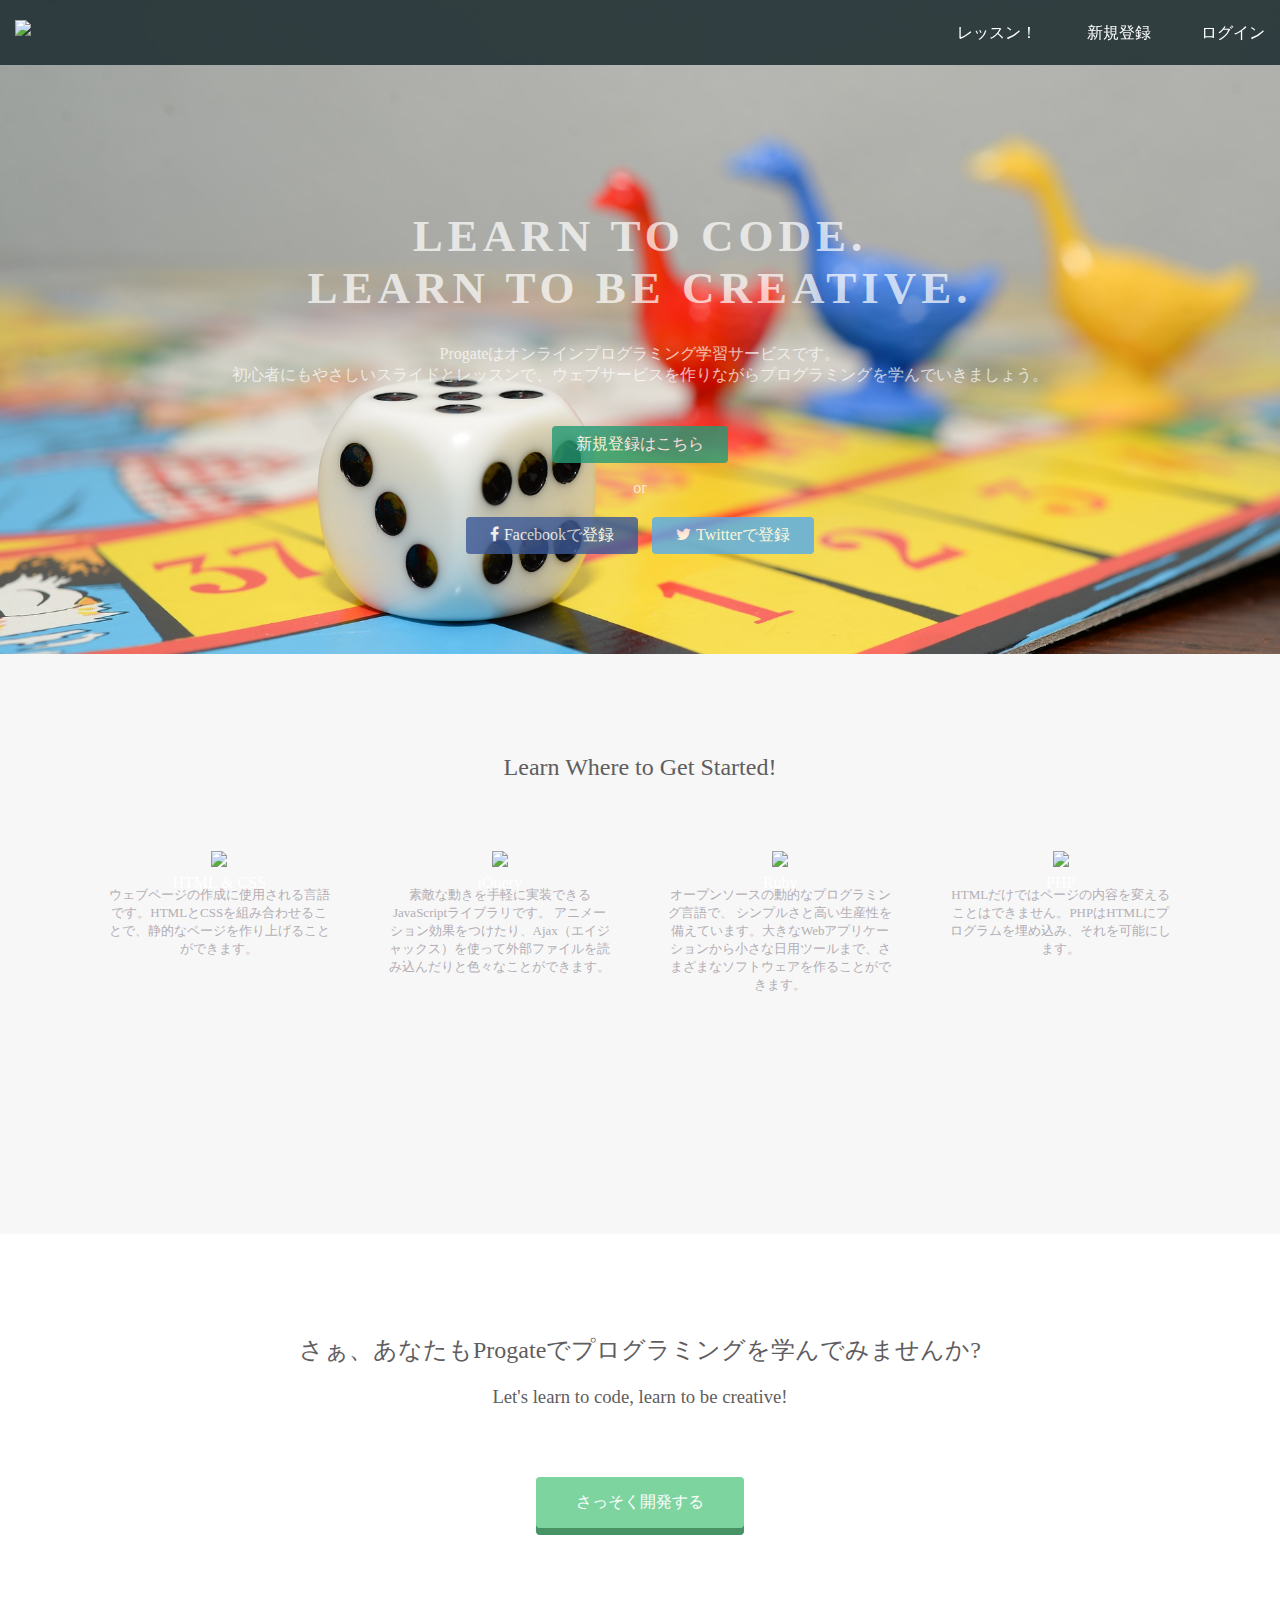
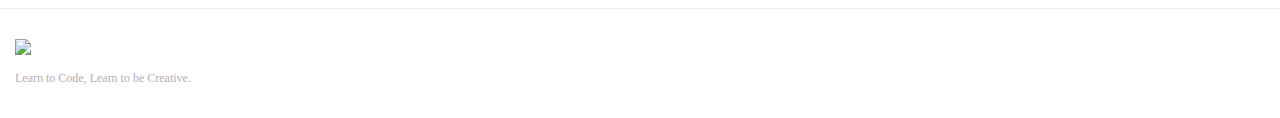
==== index.html @ c997c6f7 "change index.html" ====
<!DOCTYPE html>
<html>
<head>
  <meta charset="utf-8">
  <meta name="viewport" content="width=device-width, initial-scale=1.0">
  <title>Progate</title>
  <link href="https://maxcdn.bootstrapcdn.com/font-awesome/4.7.0/css/font-awesome.min.css" rel="stylesheet" integrity="sha384-wvfXpqpZZVQGK6TAh5PVlGOfQNHSoD2xbE+QkPxCAFlNEevoEH3Sl0sibVcOQVnN" crossorigin="anonymous">
  <link rel="stylesheet" type="text/css" href="stylesheet.css">
</head>
<body>
  <header>
    <div class="container">
      <div class="header-left">
        <img class="logo" src="https://prog-8.com/images/html/advanced/main_logo.png">
      </div>
      <span class="fa fa-bars menu-icon"></span>
      <div class="header-right">
        <a href="hello.html">レッスン！</a>
        <a href="#">新規登録</a>
        <a href="#" class="login">ログイン</a>
      </div>
    </div>
  </header>
  <div class="top-wrapper">
    <div class="container">
      <h1>LEARN TO CODE.<br>LEARN TO BE CREATIVE.</h1>
      <p>Progateはオンラインプログラミング学習サービスです。<br>初心者にもやさしいスライドとレッスンで、ウェブサービスを作りながらプログラミングを学んでいきましょう。</p>
      <div class="btn-wrapper">
        <a href="#" class="btn signup">新規登録はこちら</a>
        <p>or</p>
        <a href="#" class="btn facebook"><span class="fa fa-facebook"></span>Facebookで登録</a>
        <a href="#" class="btn twitter"><span class="fa fa-twitter"></span>Twitterで登録</a>
      </div>
    </div>
  </div>
  <div class="lesson-wrapper">
    <div class="container">
      <div class="heading">
        <h2>Learn Where to Get Started!</h2>
      </div>
      <div class="lessons">
        <div class="lesson">
          <div class="lesson-icon">
            <img src="https://prog-8.com/images/html/advanced/html.png">
            <p>HTML & CSS</p>
          </div>
          <p class="text-contents">ウェブページの作成に使用される言語です。HTMLとCSSを組み合わせることで、静的なページを作り上げることができます。</p>
        </div>
        <div class="lesson">
          <div class="lesson-icon">
            <img src="https://prog-8.com/images/html/advanced/jQuery.png">
            <p>jQuery</p>
          </div>
          <p class="text-contents">素敵な動きを手軽に実装できるJavaScriptライブラリです。 アニメーション効果をつけたり、Ajax（エイジャックス）を使って外部ファイルを読み込んだりと色々なことができます。</p>
        </div>
        <div class="lesson">
          <div class="lesson-icon">
            <img src="https://prog-8.com/images/html/advanced/ruby.png">
            <p>Ruby</p>
          </div>
          <p class="text-contents">オープンソースの動的なプログラミング言語で、 シンプルさと高い生産性を備えています。大きなWebアプリケーションから小さな日用ツールまで、さまざまなソフトウェアを作ることができます。</p>
        </div>
        <div class="lesson">
          <div class="lesson-icon">
            <img src="https://prog-8.com/images/html/advanced/php.png">
            <p>PHP</p>
          </div>
          <p class="text-contents">HTMLだけではページの内容を変えることはできません。PHPはHTMLにプログラムを埋め込み、それを可能にします。</p>
        </div>
      </div>
      <div class="clear"></div>
    </div>
  </div>
  <div class="message-wrapper">
    <div class="container">
      <div class="heading">
        <h2>さぁ、あなたもProgateでプログラミングを学んでみませんか?</h2>
        <h3>Let's learn to code, learn to be creative!</h3>
      </div>
      <span class="btn message">さっそく開発する</span>
    </div>
  </div>
  <footer>
    <div class="container">
      <img src="https://prog-8.com/images/html/advanced/footer_logo.png">
      <p>Learn to Code, Learn to be Creative.</p>
    </div>
  </footer>
</body>
</html>
---- stylesheet.css ----
* {
  box-sizing: border-box;
}

body {
  margin: 0;
  font-family: "Hiragino Kaku Gothic ProN";
}

a {
  text-decoration: none;
}

.container {
  width: 100%;
  padding: 0 15px;
  margin: 0 auto;
}

.top-wrapper {
  padding: 180px 0 100px 0;
  background-image: url(top_board.jpg);
  background-size: cover;
  color: white;
  text-align: center;
}

.top-wrapper h1 {
  opacity: 0.7;
  font-size: 45px;
  letter-spacing: 5px;
}

.top-wrapper p {
  opacity: 0.7;
  font-size: 16px;
  margin-bottom: 40px;
}

.btn-wrapper {
  text-align: center;
}

.btn-wrapper p {
  margin-bottom: 20px;
}

.signup {
  background-color: #239b76;
}

.facebook {
  background-color: #3b5998;
  margin-right: 10px;
}

.twitter {
  background-color: #55acee;
}

.btn {
  padding: 8px 24px;
  color: white;
  display: inline-block;
  opacity: 0.8;
  border-radius: 4px;
  text-align: center;
}

.btn:hover {
  opacity: 1;
}

.fa {
  margin-right: 5px;
}

header {
  height: 65px;
  width: 100%;
  background-color: rgba(34,49,52,0.9);
  position :fixed;
  top: 0;
  z-index: 10;
}

.logo {
  width: 124px;
  margin-top: 20px;
}

.header-left {
  float: left;
}

.header-right {
  float: right;
  margin-right: -25px;
}

.header-right a {
  line-height: 65px;
  padding: 0 25px;
  color: white;
  display: block;
  float: left;
  transition: all 0.5s;
}

.header-right a:hover {
  background-color: rgba(255,255,255,0.3);
}

.lesson-wrapper {
  height: 580px;
  padding-bottom: 80px;
  padding-left: 5%;
  padding-right: 5%;
  background-color: #f7f7f7;
  text-align: center;
}

.heading {
  padding-top: 80px;
  padding-bottom: 50px;
  color: #5f5d60;
}

.heading h2 {
  font-weight: normal;
}

.lesson {
  float: left;
  width: 25%;
}

.lesson-icon {
  position: relative;
}

.lesson-icon p {
  position: absolute;
  top: 37%;
  width: 100%;
  color: white;
}

.text-contents {
  width: 80%;
  display: inline-block;
  margin-top: 15px;
  font-size: 13px;
  color: #b3aeb5;
}

.heading h3 {
  font-weight: normal;
}

.message-wrapper {
  border-bottom: 1px solid #eee;
  padding-bottom: 80px;
  text-align: center;
}

.message {
  padding: 15px 40px;
  background-color: #5dca88;
  cursor: pointer;
  box-shadow: 0px 7px #1a7940;
}

.message:active {
  position: relative;
  top: 7px;
  box-shadow: none;
}

footer img {
  width: 125px;
}

footer p {
  color: #b3aeb5;
  font-size: 12px;
}

footer {
  padding-top: 30px;
  padding-bottom: 20px;
}

.menu-icon {
  color: white;
  float: right;
  font-size: 25px;
  padding: 21px 0;
  display: none;
}

.clear {
  clear: left;
}

@media all and (max-width: 1000px) {
  .lesson {
    width: 50%;
    margin-bottom: 50px;
  }

  .lesson-wrapper {
    height: 990px;
  }

  footer {
    text-align: center;
  }
}

@media all and (max-width: 750px) {
  .top-wrapper h1 {
    font-size: 32px;
  }

  .heading h2 {
    font-size: 20px;
  }
}

@media all and (max-width: 670px) {
  .header-right {
    display: none;
  }

  .menu-icon {
    display: block;
  }

  .top-wrapper .btn {
    width: 100%;
  }

  .twitter {
    margin-top: 10px;
  }

  .top-wrapper {
    text-align: left;
  }

  .top-wrapper h1 {
    font-size: 24px;
  }

  .top-wrapper p {
    font-size: 14px;
  }

  .lesson {
    width: 100%;
  }

  .lesson-wrapper {
    height: 1700px;
  }

  .message-wrapper .btn {
    width: 100%;
  }
}
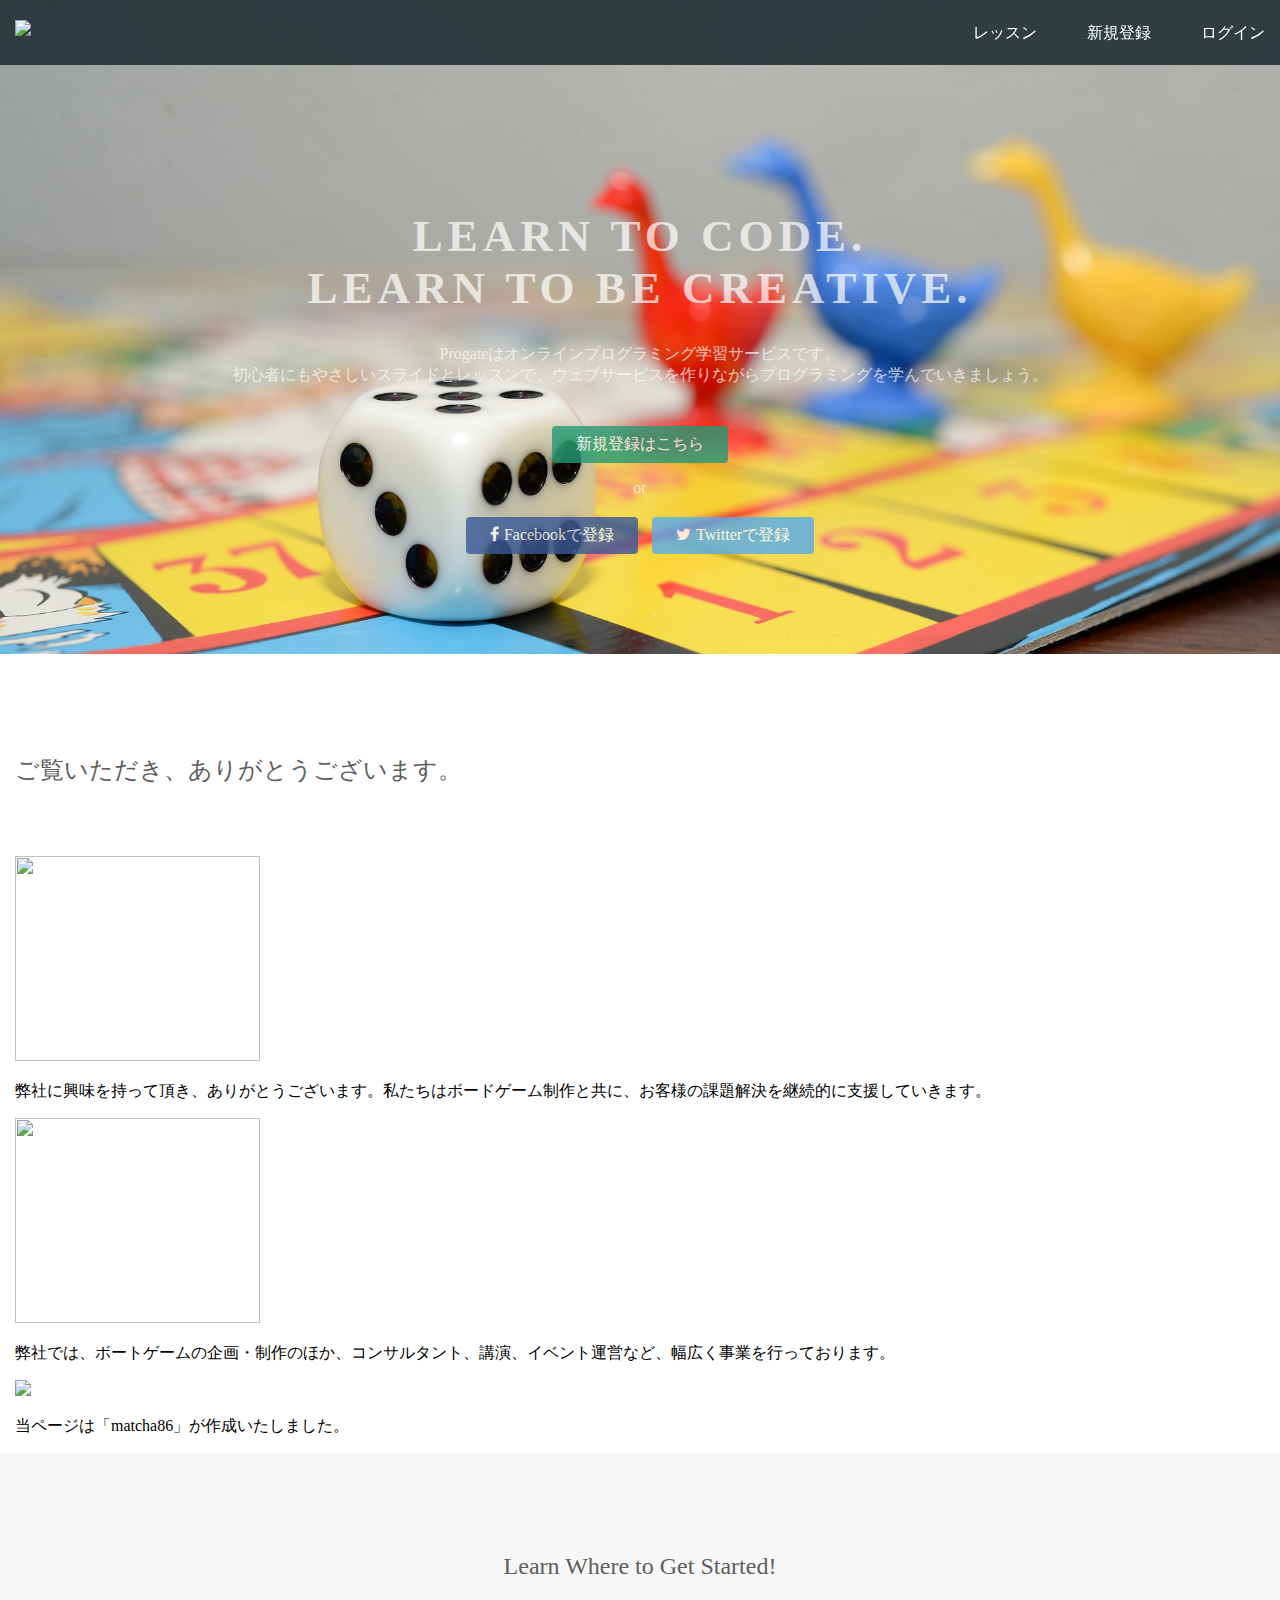
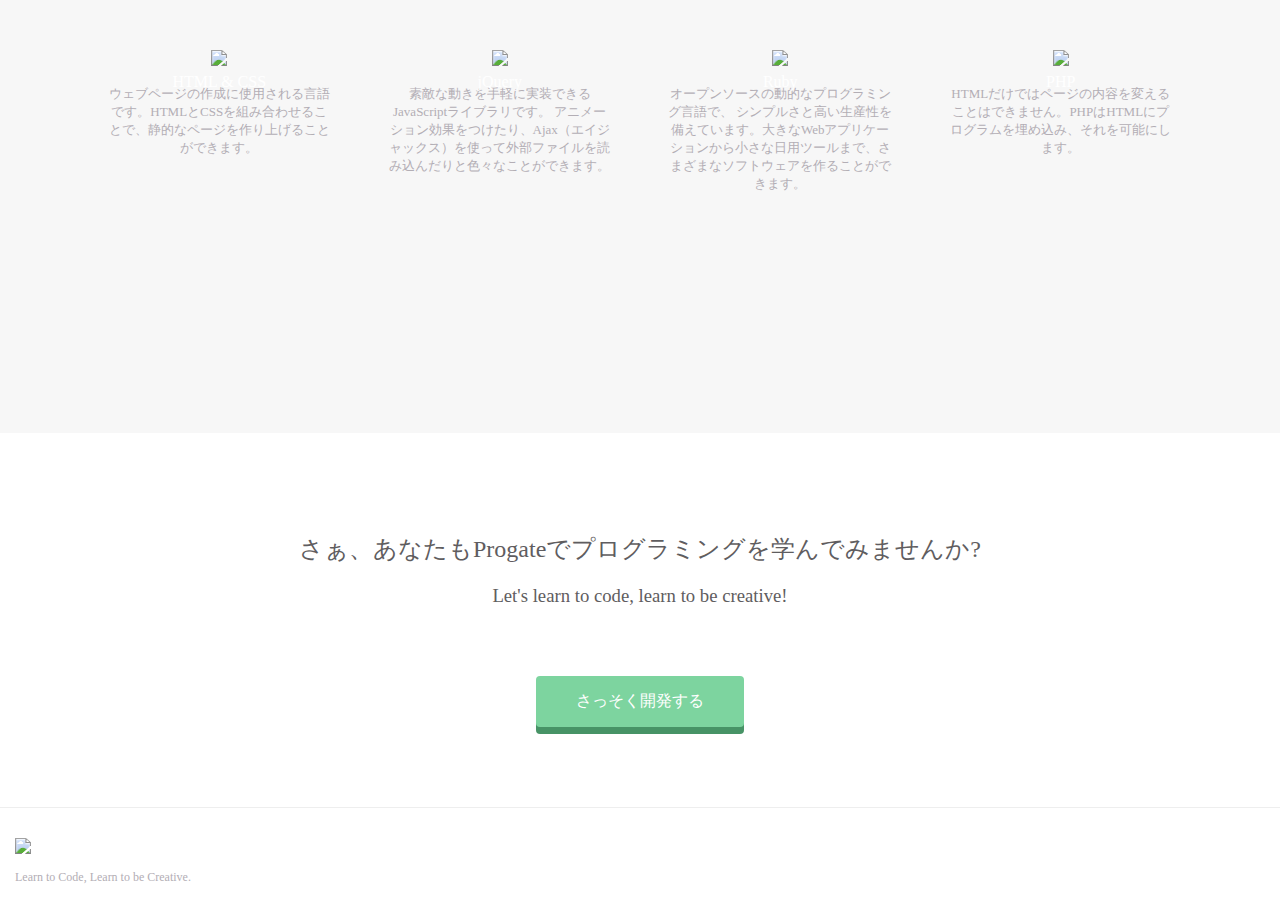
==== commit 84db2eeb: "make about-wrapper" ====
--- a/index.html
+++ b/index.html
@@ -15,7 +15,7 @@
       </div>
       <span class="fa fa-bars menu-icon"></span>
       <div class="header-right">
-        <a href="hello.html">レッスン！</a>
+        <a href="hello.html">レッスン</a>
         <a href="#">新規登録</a>
         <a href="#" class="login">ログイン</a>
       </div>
@@ -30,6 +30,33 @@
         <p>or</p>
         <a href="#" class="btn facebook"><span class="fa fa-facebook"></span>Facebookで登録</a>
         <a href="#" class="btn twitter"><span class="fa fa-twitter"></span>Twitterで登録</a>
+      </div>
+    </div>
+  </div>
+  <div class="about-wrapper">
+    <div class="container">
+      <div class="heading">
+        <h2>ご覧いただき、ありがとうございます。</h2>
+      </div>
+      <div class="about-contents">
+        <div class="about">
+          <div class="about-img">
+            <img style="width:245px; height:205px;" src="img/about-us.jpg">
+          </div>
+          <p class="about-text">弊社に興味を持って頂き、ありがとうございます。私たちはボードゲーム制作と共に、お客様の課題解決を継続的に支援していきます。</p>
+        </div>
+        <div class="about">
+          <div class="about-img">
+            <img style="width:245px; height:205px;" src="img/service.jpg">
+          </div>
+          <p class="about-text">弊社では、ボートゲームの企画・制作のほか、コンサルタント、講演、イベント運営など、幅広く事業を行っております。</p>
+        </div>
+        <div class="about">
+          <div class="about-img">
+            <img src="img/matcha86.png">
+          </div>
+          <p class="about-text">当ページは「matcha86」が作成いたしました。</p>
+        </div>
       </div>
     </div>
   </div>
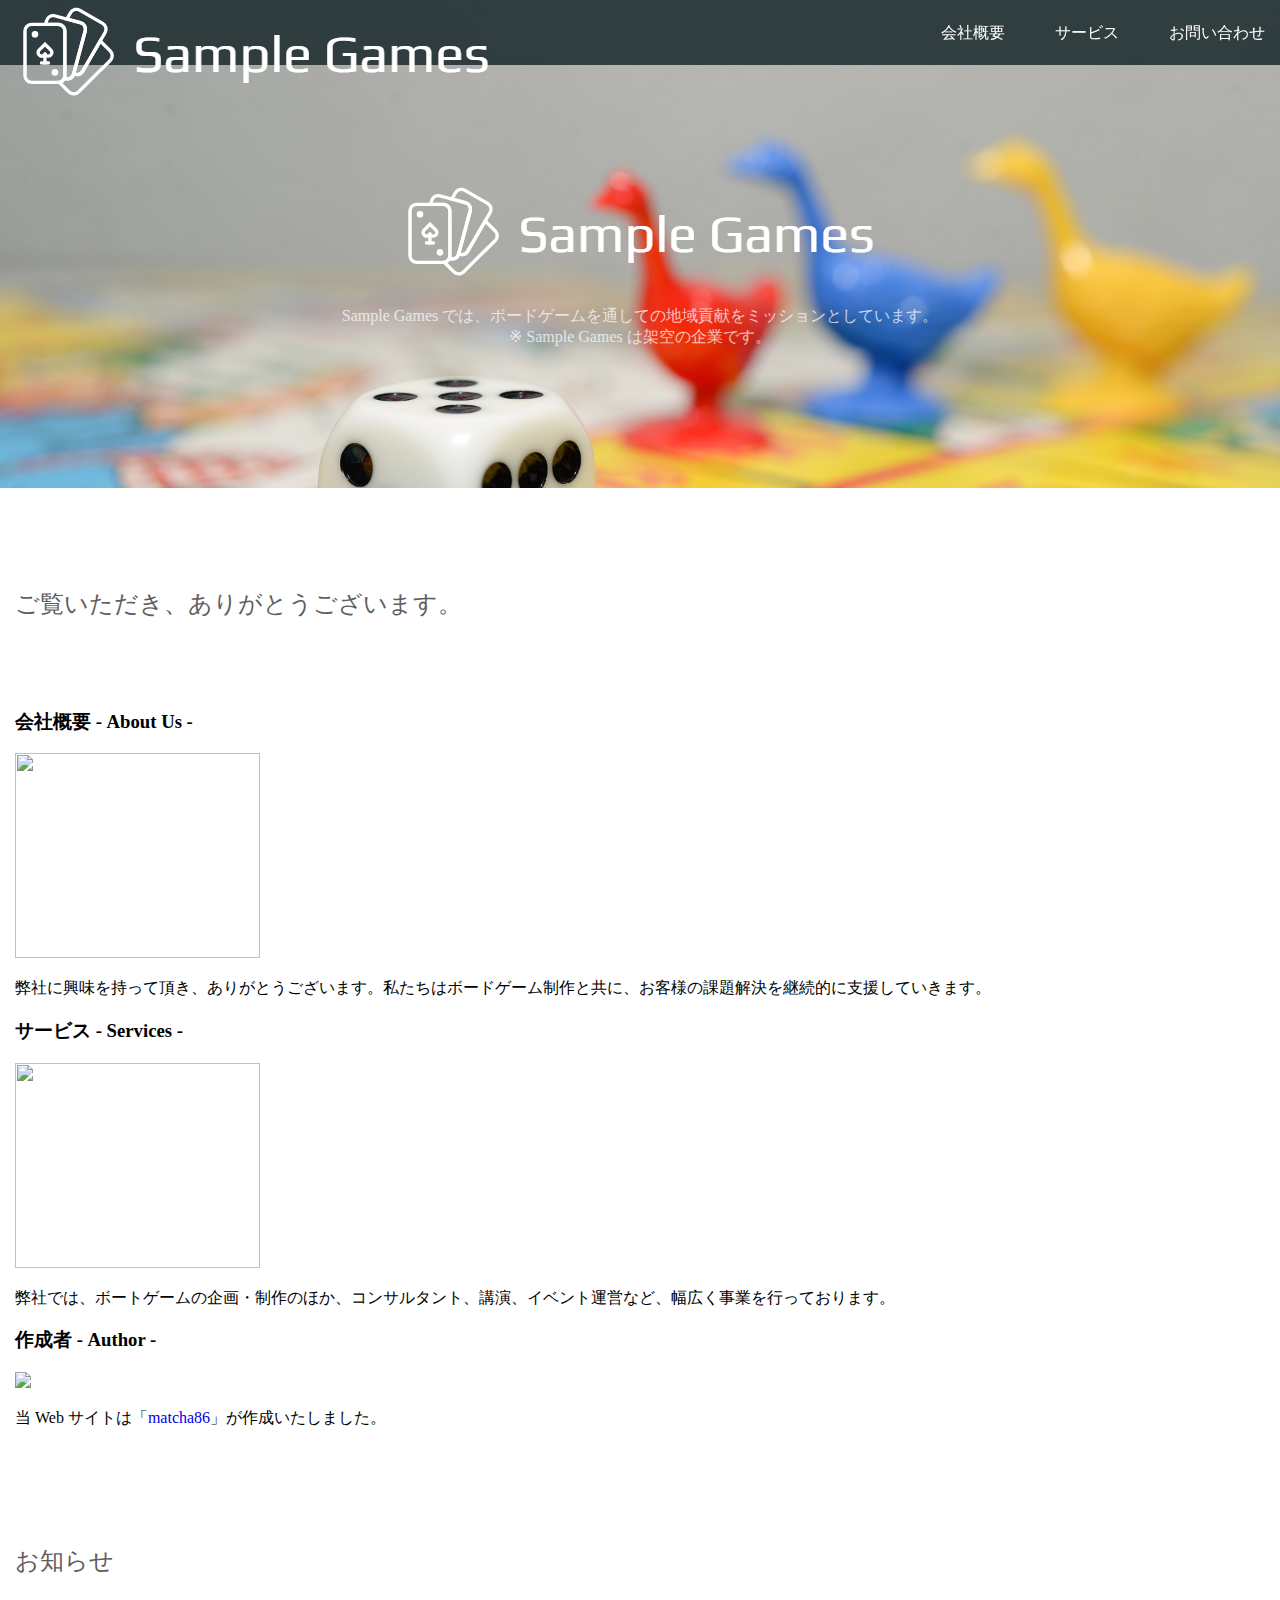
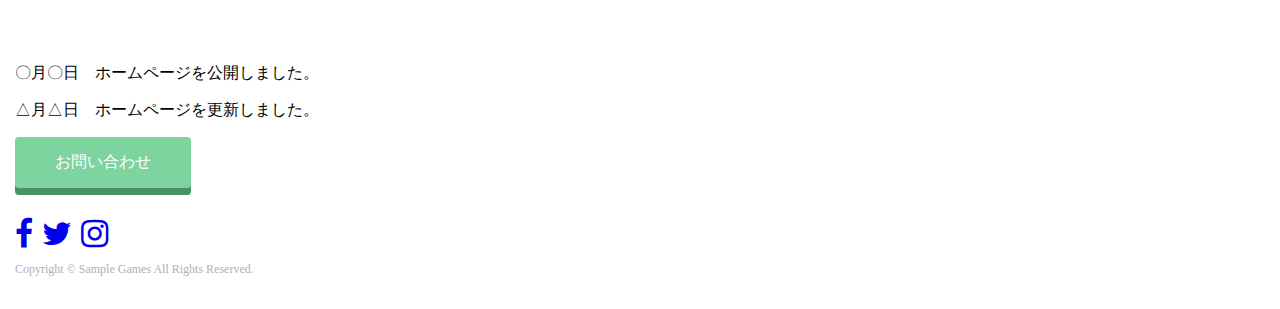
==== commit 66bfa0f0: "create footer" ====
--- a/index.html
+++ b/index.html
@@ -3,34 +3,38 @@
 <head>
   <meta charset="utf-8">
   <meta name="viewport" content="width=device-width, initial-scale=1.0">
-  <title>Progate</title>
+  <title>SampleGames</title>
+  <script src="https://ajax.googleapis.com/ajax/libs/jquery/3.5.1/jquery.min.js"></script>
   <link href="https://maxcdn.bootstrapcdn.com/font-awesome/4.7.0/css/font-awesome.min.css" rel="stylesheet" integrity="sha384-wvfXpqpZZVQGK6TAh5PVlGOfQNHSoD2xbE+QkPxCAFlNEevoEH3Sl0sibVcOQVnN" crossorigin="anonymous">
   <link rel="stylesheet" type="text/css" href="stylesheet.css">
+  <script type="text/javascript" src="index.js"></script>
 </head>
 <body>
   <header>
     <div class="container">
       <div class="header-left">
-        <img class="logo" src="https://prog-8.com/images/html/advanced/main_logo.png">
+        <a href="#"><img class="header-logo" src="img/logo_white.png"></a>
       </div>
-      <span class="fa fa-bars menu-icon"></span>
+      <!--<span class="fa fa-bars menu-icon"></span>-->
       <div class="header-right">
-        <a href="hello.html">レッスン</a>
-        <a href="#">新規登録</a>
-        <a href="#" class="login">ログイン</a>
+        <a href="hello.html">会社概要</a>
+        <a href="#">サービス</a>
+        <a href="contact.html" class="login">お問い合わせ</a>
       </div>
     </div>
   </header>
   <div class="top-wrapper">
     <div class="container">
-      <h1>LEARN TO CODE.<br>LEARN TO BE CREATIVE.</h1>
-      <p>Progateはオンラインプログラミング学習サービスです。<br>初心者にもやさしいスライドとレッスンで、ウェブサービスを作りながらプログラミングを学んでいきましょう。</p>
+      <img src="img/logo_white.png">
+      <p>Sample Games では、ボードゲームを通しての地域貢献をミッションとしています。<br>※ Sample Games は架空の企業です。</p>
+      <!--
       <div class="btn-wrapper">
         <a href="#" class="btn signup">新規登録はこちら</a>
         <p>or</p>
         <a href="#" class="btn facebook"><span class="fa fa-facebook"></span>Facebookで登録</a>
         <a href="#" class="btn twitter"><span class="fa fa-twitter"></span>Twitterで登録</a>
       </div>
+      -->
     </div>
   </div>
   <div class="about-wrapper">
@@ -40,77 +44,48 @@
       </div>
       <div class="about-contents">
         <div class="about">
+          <h3>会社概要 - About Us - </h3>
           <div class="about-img">
             <img style="width:245px; height:205px;" src="img/about-us.jpg">
           </div>
           <p class="about-text">弊社に興味を持って頂き、ありがとうございます。私たちはボードゲーム制作と共に、お客様の課題解決を継続的に支援していきます。</p>
         </div>
         <div class="about">
+          <h3>サービス - Services - </h3>
           <div class="about-img">
             <img style="width:245px; height:205px;" src="img/service.jpg">
           </div>
           <p class="about-text">弊社では、ボートゲームの企画・制作のほか、コンサルタント、講演、イベント運営など、幅広く事業を行っております。</p>
         </div>
         <div class="about">
+          <h3>作成者 - Author -</h3>
           <div class="about-img">
             <img src="img/matcha86.png">
           </div>
-          <p class="about-text">当ページは「matcha86」が作成いたしました。</p>
-        </div>
-      </div>
-    </div>
-  </div>
-  <div class="lesson-wrapper">
-    <div class="container">
-      <div class="heading">
-        <h2>Learn Where to Get Started!</h2>
-      </div>
-      <div class="lessons">
-        <div class="lesson">
-          <div class="lesson-icon">
-            <img src="https://prog-8.com/images/html/advanced/html.png">
-            <p>HTML & CSS</p>
-          </div>
-          <p class="text-contents">ウェブページの作成に使用される言語です。HTMLとCSSを組み合わせることで、静的なページを作り上げることができます。</p>
-        </div>
-        <div class="lesson">
-          <div class="lesson-icon">
-            <img src="https://prog-8.com/images/html/advanced/jQuery.png">
-            <p>jQuery</p>
-          </div>
-          <p class="text-contents">素敵な動きを手軽に実装できるJavaScriptライブラリです。 アニメーション効果をつけたり、Ajax（エイジャックス）を使って外部ファイルを読み込んだりと色々なことができます。</p>
-        </div>
-        <div class="lesson">
-          <div class="lesson-icon">
-            <img src="https://prog-8.com/images/html/advanced/ruby.png">
-            <p>Ruby</p>
-          </div>
-          <p class="text-contents">オープンソースの動的なプログラミング言語で、 シンプルさと高い生産性を備えています。大きなWebアプリケーションから小さな日用ツールまで、さまざまなソフトウェアを作ることができます。</p>
-        </div>
-        <div class="lesson">
-          <div class="lesson-icon">
-            <img src="https://prog-8.com/images/html/advanced/php.png">
-            <p>PHP</p>
-          </div>
-          <p class="text-contents">HTMLだけではページの内容を変えることはできません。PHPはHTMLにプログラムを埋め込み、それを可能にします。</p>
+          <p class="about-text">当 Web サイトは「<a href="https://coconala.com/users/1941701">matcha86</a>」が作成いたしました。</p>
         </div>
       </div>
       <div class="clear"></div>
     </div>
   </div>
-  <div class="message-wrapper">
+  <div class="information-wrapper">
     <div class="container">
       <div class="heading">
-        <h2>さぁ、あなたもProgateでプログラミングを学んでみませんか?</h2>
-        <h3>Let's learn to code, learn to be creative!</h3>
+        <h2>お知らせ</h2>
       </div>
-      <span class="btn message">さっそく開発する</span>
+      <div class="information-contents">
+        <p>〇月〇日　ホームページを公開しました。</p>
+        <p>△月△日　ホームページを更新しました。</p>
+      </div>
+      <a href="contact.html" class="btn message">お問い合わせ</span></a>
     </div>
   </div>
   <footer>
     <div class="container">
-      <img src="https://prog-8.com/images/html/advanced/footer_logo.png">
-      <p>Learn to Code, Learn to be Creative.</p>
+      <a href="#" class="footer-icon"><span class="fa fa-facebook fa-2x"></span></a>
+      <a href="#" class="footer-icon"><span class="fa fa-twitter fa-2x"></span></a>
+      <a href="#" class="footer-icon"><span class="fa fa-instagram fa-2x"></span></a>
+      <p>Copyright © Sample Games All Rights Reserved.</p>
     </div>
   </footer>
 </body>
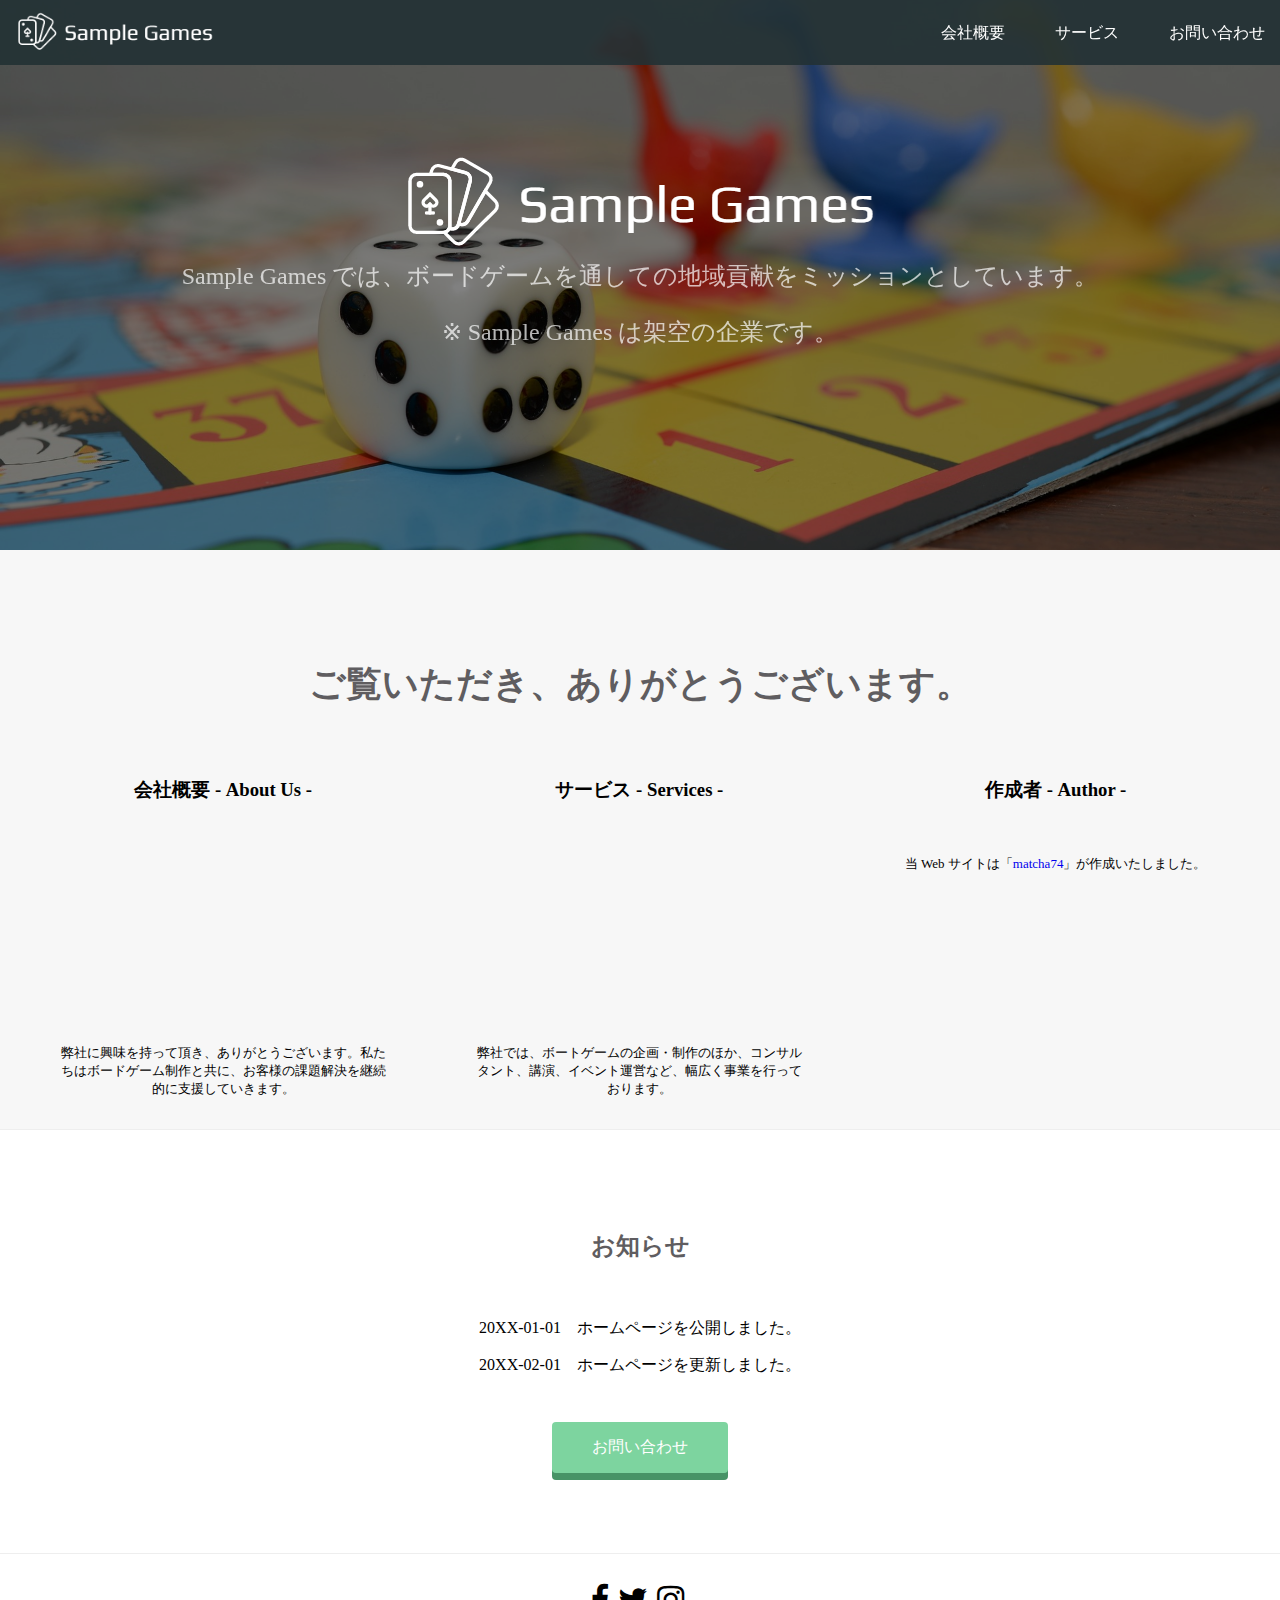
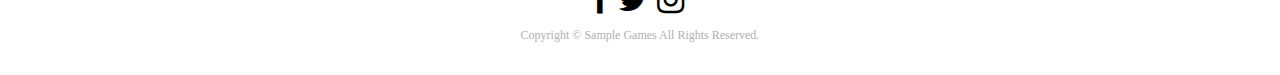
==== commit da9b0227: "fix profile image name" ====
--- a/index.html
+++ b/index.html
@@ -13,56 +13,66 @@
   <header>
     <div class="container">
       <div class="header-left">
-        <a href="#"><img class="header-logo" src="img/logo_white.png"></a>
+        <a href="index.html"><img class="header-logo" src="img/logo_white.png"></a>
       </div>
-      <!--<span class="fa fa-bars menu-icon"></span>-->
+      <span class="fa fa-bars menu-icon"></span>
       <div class="header-right">
-        <a href="hello.html">会社概要</a>
-        <a href="#">サービス</a>
+        <a href="about.html">会社概要</a>
+        <a href="services.html">サービス</a>
         <a href="contact.html" class="login">お問い合わせ</a>
       </div>
+      <nav class="sp-nav">
+        <ul>
+          <li><a href="index.html">ホーム</a></li>
+          <li><a href="about.html">会社概要</a></li>
+          <li><a href="services.html">サービス</a></li>
+          <li><a href="contact.html" class="login">お問い合わせ</a></li>
+          <li class="close"><span>閉じる</span></li>
+        </ul>
+      </nav>
     </div>
   </header>
   <div class="top-wrapper">
-    <div class="container">
-      <img src="img/logo_white.png">
-      <p>Sample Games では、ボードゲームを通しての地域貢献をミッションとしています。<br>※ Sample Games は架空の企業です。</p>
-      <!--
-      <div class="btn-wrapper">
-        <a href="#" class="btn signup">新規登録はこちら</a>
-        <p>or</p>
-        <a href="#" class="btn facebook"><span class="fa fa-facebook"></span>Facebookで登録</a>
-        <a href="#" class="btn twitter"><span class="fa fa-twitter"></span>Twitterで登録</a>
-      </div>
-      -->
-    </div>
+      <ul class="fade-area">
+        <li class="fade-list">
+          <img class="fade-img" src="top_board.jpg">
+        </li>
+        <li class="fade-list">
+          <img class="fade-img" src="img/top2.jpg">
+        </li>
+        <div class="top-logo-area">
+          <img class="top-logo" src="img/logo_white.png">
+          <p class="top-text">Sample Games では、ボードゲームを通しての地域貢献をミッションとしています。</p>
+          <p class="top-notice">※ Sample Games は架空の企業です。</p>
+        </div>
+      </ul>
   </div>
   <div class="about-wrapper">
     <div class="container">
       <div class="heading">
-        <h2>ご覧いただき、ありがとうございます。</h2>
+        <h2 class="greeting">ご覧いただき、ありがとうございます。</h2>
       </div>
       <div class="about-contents">
         <div class="about">
           <h3>会社概要 - About Us - </h3>
           <div class="about-img">
-            <img style="width:245px; height:205px;" src="img/about-us.jpg">
+            <a href="about.html"><img style="width:245px; height:205px;" src="img/about-us.jpg"></a>
           </div>
           <p class="about-text">弊社に興味を持って頂き、ありがとうございます。私たちはボードゲーム制作と共に、お客様の課題解決を継続的に支援していきます。</p>
         </div>
         <div class="about">
           <h3>サービス - Services - </h3>
           <div class="about-img">
-            <img style="width:245px; height:205px;" src="img/service.jpg">
+            <a href="services.html"><img style="width:245px; height:205px;" src="img/service.jpg"></a>
           </div>
           <p class="about-text">弊社では、ボートゲームの企画・制作のほか、コンサルタント、講演、イベント運営など、幅広く事業を行っております。</p>
         </div>
         <div class="about">
           <h3>作成者 - Author -</h3>
           <div class="about-img">
-            <img src="img/matcha86.png">
+            <img src="img/penguin.jpg">
           </div>
-          <p class="about-text">当 Web サイトは「<a href="https://coconala.com/users/1941701">matcha86</a>」が作成いたしました。</p>
+          <p class="about-text">当 Web サイトは「<a href="https://coconala.com/users/1941701">matcha74</a>」が作成いたしました。</p>
         </div>
       </div>
       <div class="clear"></div>
@@ -71,11 +81,11 @@
   <div class="information-wrapper">
     <div class="container">
       <div class="heading">
-        <h2>お知らせ</h2>
+        <h2 class="information-head">お知らせ</h2>
       </div>
       <div class="information-contents">
-        <p>〇月〇日　ホームページを公開しました。</p>
-        <p>△月△日　ホームページを更新しました。</p>
+        <p>20XX-01-01　ホームページを公開しました。</p>
+        <p>20XX-02-01　ホームページを更新しました。</p>
       </div>
       <a href="contact.html" class="btn message">お問い合わせ</span></a>
     </div>
--- a/stylesheet.css
+++ b/stylesheet.css
@@ -11,18 +11,80 @@
   text-decoration: none;
 }
 
+ul {
+  margin-block-start: 0px;
+  margin-block-end: 0px;
+  padding-inline-start: 0px;
+}
+
 .container {
   width: 100%;
   padding: 0 15px;
   margin: 0 auto;
 }
 
+.header-logo {
+  width: 200px;
+  margin-top: 10px;
+}
+
 .top-wrapper {
+  /*
   padding: 180px 0 100px 0;
   background-image: url(top_board.jpg);
+ 
   background-size: cover;
+  background-position: 0% 40%;
+   */
   color: white;
   text-align: center;
+  backdrop-filter: brightness(50%);
+}
+
+/*
+.top-wrapper.fade-area {
+  backdrop-filter: brightness(50%);
+}
+*/
+
+.fade-area {
+  width: 100%;
+  height: 550px;
+  position: relative;
+}
+
+.fade-list {
+  width: 100%;
+  height: 100%;
+  position: absolute;
+  top: 0;
+  left: 0;
+  background-size: cover;
+  background-position: center;
+  background-repeat: no-repeat;
+}
+
+.fade-list:nth-child(1) {
+  background-image: url(./top_board.jpg);
+  filter: brightness(50%);
+}
+
+.fade-list:nth-child(2) {
+  background-image: url(./img/top2.jpg);
+  filter: brightness(50%);
+}
+
+/* imgタグで画像指定したかったためclipで非表示指定（スクリーンリーダー対策） */
+.fade-img {
+  width: 1px;
+  height: 1px;
+  clip: rect(1px, 1px, 1px, 1px);
+  -webkit-clip-path: inset(50%);
+  clip-path: inset(50%);
+  margin: -1px;
+  padding: 0;
+  overflow: hidden;
+  position: absolute;
 }
 
 .top-wrapper h1 {
@@ -31,10 +93,20 @@
   letter-spacing: 5px;
 }
 
+.top-logo-area {
+  position: absolute;
+  top: 100px;
+  width: 100%;
+}
+
+.top-logo {
+  margin-top: 50px;
+}
+
 .top-wrapper p {
   opacity: 0.7;
-  font-size: 16px;
-  margin-bottom: 40px;
+  font-size: 24px;
+  margin-top: 0;
 }
 
 .btn-wrapper {
@@ -122,12 +194,43 @@
 
 .heading {
   padding-top: 80px;
-  padding-bottom: 50px;
+  padding-bottom: 20px;
   color: #5f5d60;
 }
 
-.heading h2 {
-  font-weight: normal;
+.greeting {
+  font-size: 36px;
+}
+
+.about-wrapper {
+  height: 580px;
+  border-bottom: 1px solid #eee;
+  padding-bottom: 80px;
+  background-color: #f7f7f7;
+  text-align: center;
+}
+
+.about {
+  float: left;
+  width: 33.3%;
+}
+
+.about-img img {
+  border-radius: 20px;
+  opacity: 0;
+  transform : translate(0, 50px);
+  transition : all 1500ms;
+}
+
+.about-img img.scrollin{
+  opacity: 1;
+  transform: translate(0, 0);
+}
+
+.about-text {
+  width: 80%;
+  display:inline-block;
+  font-size:13px;
 }
 
 .lesson {
@@ -164,6 +267,20 @@
   text-align: center;
 }
 
+.information-wrapper {
+  border-bottom: 1px solid #eee;
+  padding-bottom: 80px;
+  text-align: center;
+}
+
+.information-head {
+  font-size: 24px;
+}
+
+.information-contents {
+  padding-bottom: 30px;
+}
+
 .message {
   padding: 15px 40px;
   background-color: #5dca88;
@@ -189,6 +306,11 @@
 footer {
   padding-top: 30px;
   padding-bottom: 20px;
+  text-align: center;
+}
+
+.footer-icon {
+  color: black;
 }
 
 .menu-icon {
@@ -203,6 +325,10 @@
   clear: left;
 }
 
+.sp-nav {
+  display: none;
+}
+
 @media all and (max-width: 1000px) {
   .lesson {
     width: 50%;
@@ -223,8 +349,12 @@
     font-size: 32px;
   }
 
-  .heading h2 {
-    font-size: 20px;
+  .greeting {
+    font-size: 18px;
+  }
+
+  .information-head {
+    font-size: 24px;
   }
 }
 
@@ -240,21 +370,51 @@
   .top-wrapper .btn {
     width: 100%;
   }
-
+/*
+  .top-wrapper img {
+    width: 400px;
+    height: 100px;
+    text-align: center;
+  }
+*/
   .twitter {
     margin-top: 10px;
   }
 
-  .top-wrapper {
-    text-align: left;
-  }
-
   .top-wrapper h1 {
     font-size: 24px;
   }
 
   .top-wrapper p {
     font-size: 14px;
+    text-align: center;
+  }
+
+  .top-text {
+    margin-left: 30px;
+    margin-right: 30px;
+  }
+
+  .top-logo {
+    width: 350px;
+    margin-bottom: 20px;
+  }
+
+  .greeting {
+    font-size: 18px;
+  }
+
+  .information-head {
+    font-size: 24px;
+  }
+
+  .about {
+    width: 100%;
+    padding-bottom: 50px;
+  }
+
+  .about-wrapper {
+    background-color: #fff;
   }
 
   .lesson {
@@ -268,4 +428,52 @@
   .message-wrapper .btn {
     width: 100%;
   }
-}
+
+  .sp-nav {
+    z-index: 20;
+    position: fixed;
+    top: 0;
+    left: 0;
+    width: 100%;
+    height: 100vh;
+    display: block;
+    width: 100%;
+    background: rgba(0, 0, 0, .8);
+    transition: all .2s ease-in-out;
+    opacity: 0;
+    transform: translateY(-100%);
+ }
+
+  .sp-nav ul {
+    padding: 0;
+    display: flex;
+    flex-direction: column;
+    justify-content: center;
+    align-items: center;
+    height: 100%;
+  }
+
+  .sp-nav li {
+    margin: 0;
+    padding: 0;
+  }
+
+  .sp-nav li span {
+    font-size: 15px;
+    color: #fff;
+  }
+
+  .sp-nav li a, .sp-nav li span {
+    display: block;
+    padding: 20px 0;
+  }
+
+  .sp-nav li a {
+    color: #fff;
+  }
+
+  .toggle {
+    transform: translateY( 0 );
+    opacity: 1;
+ }
+}
